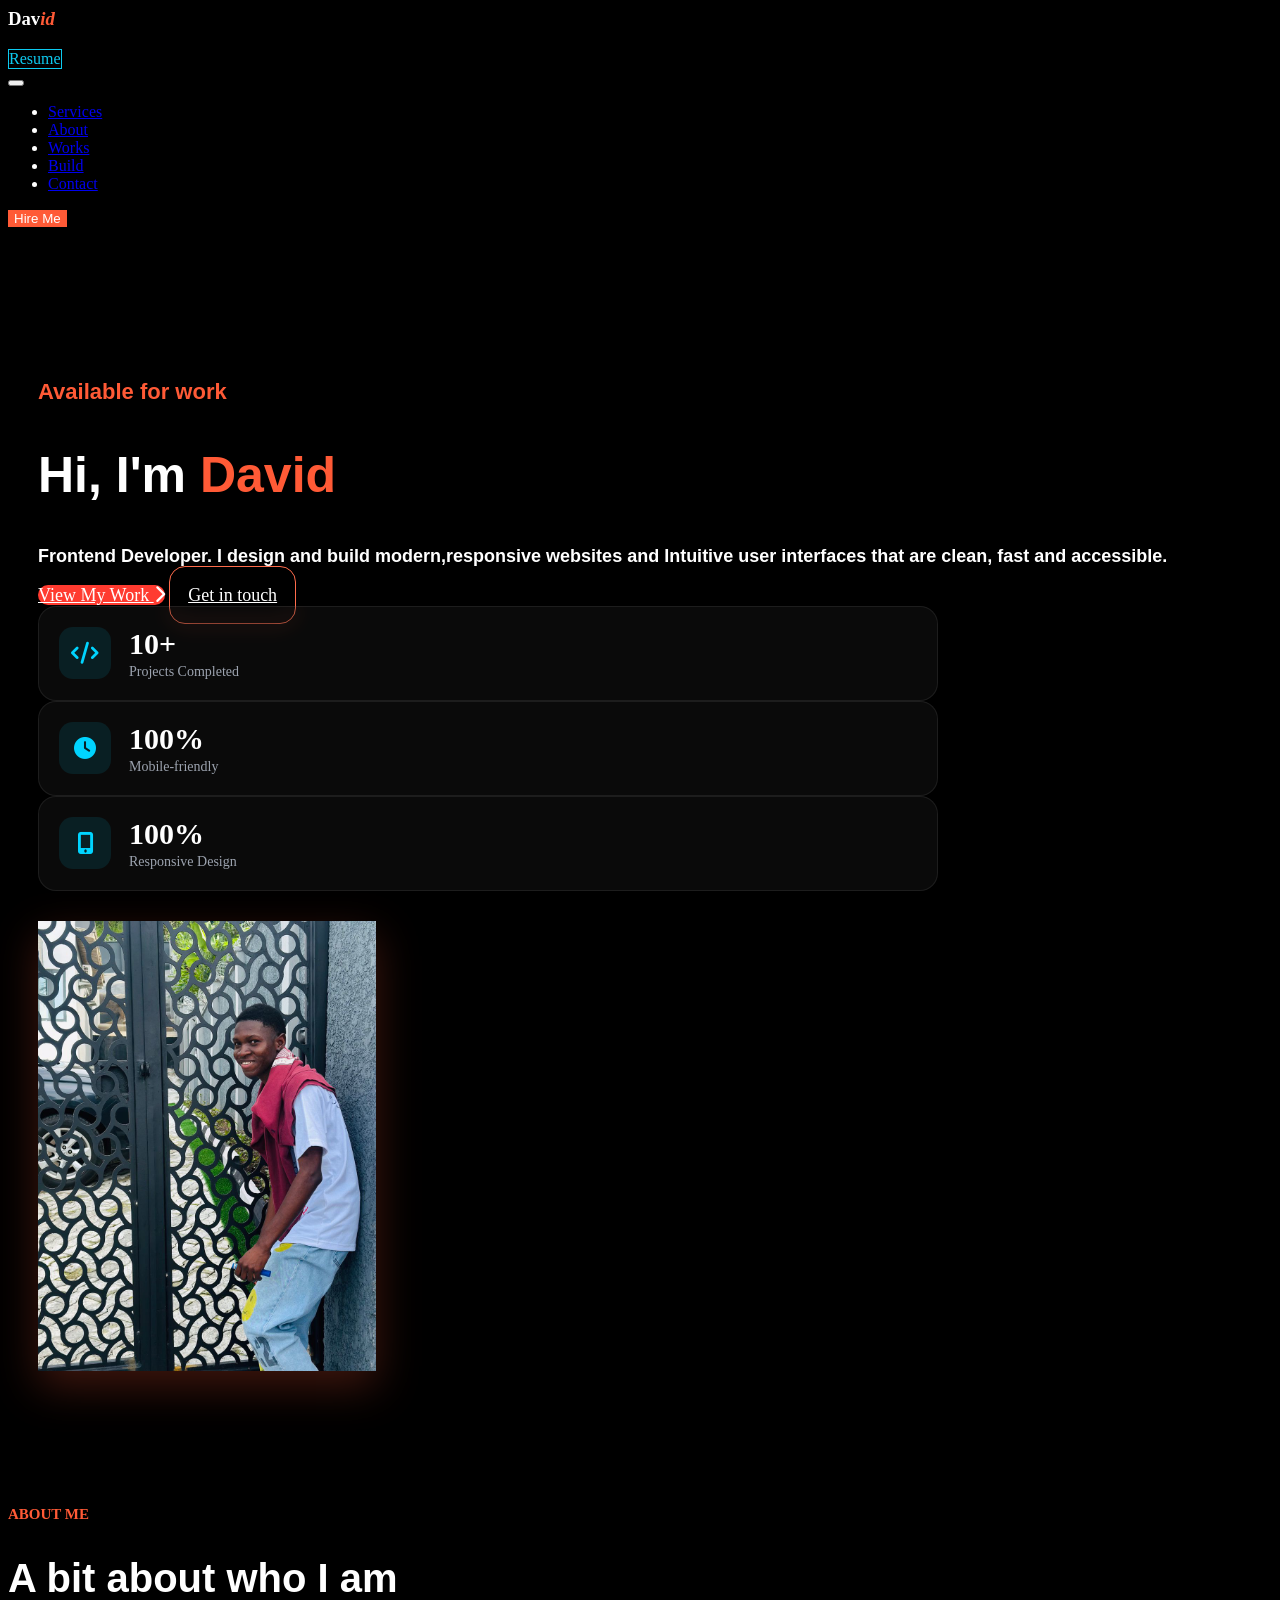
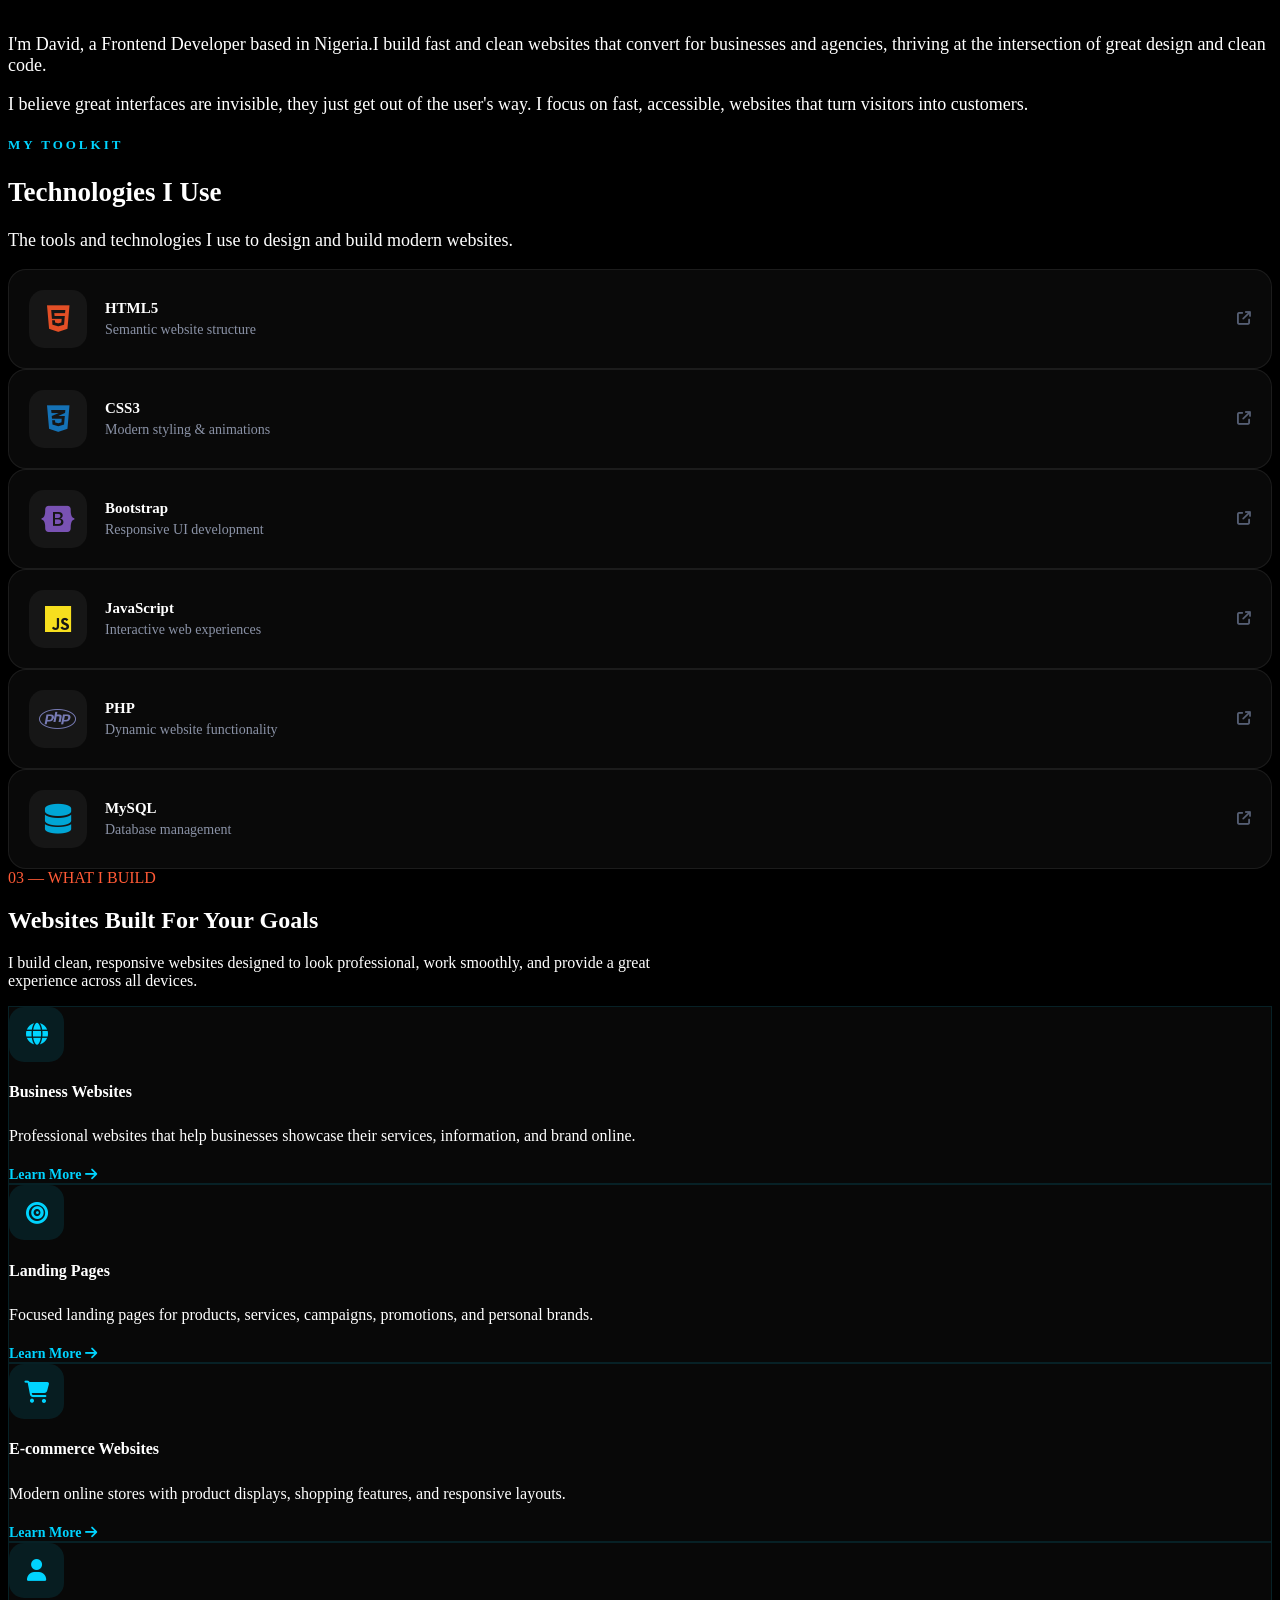
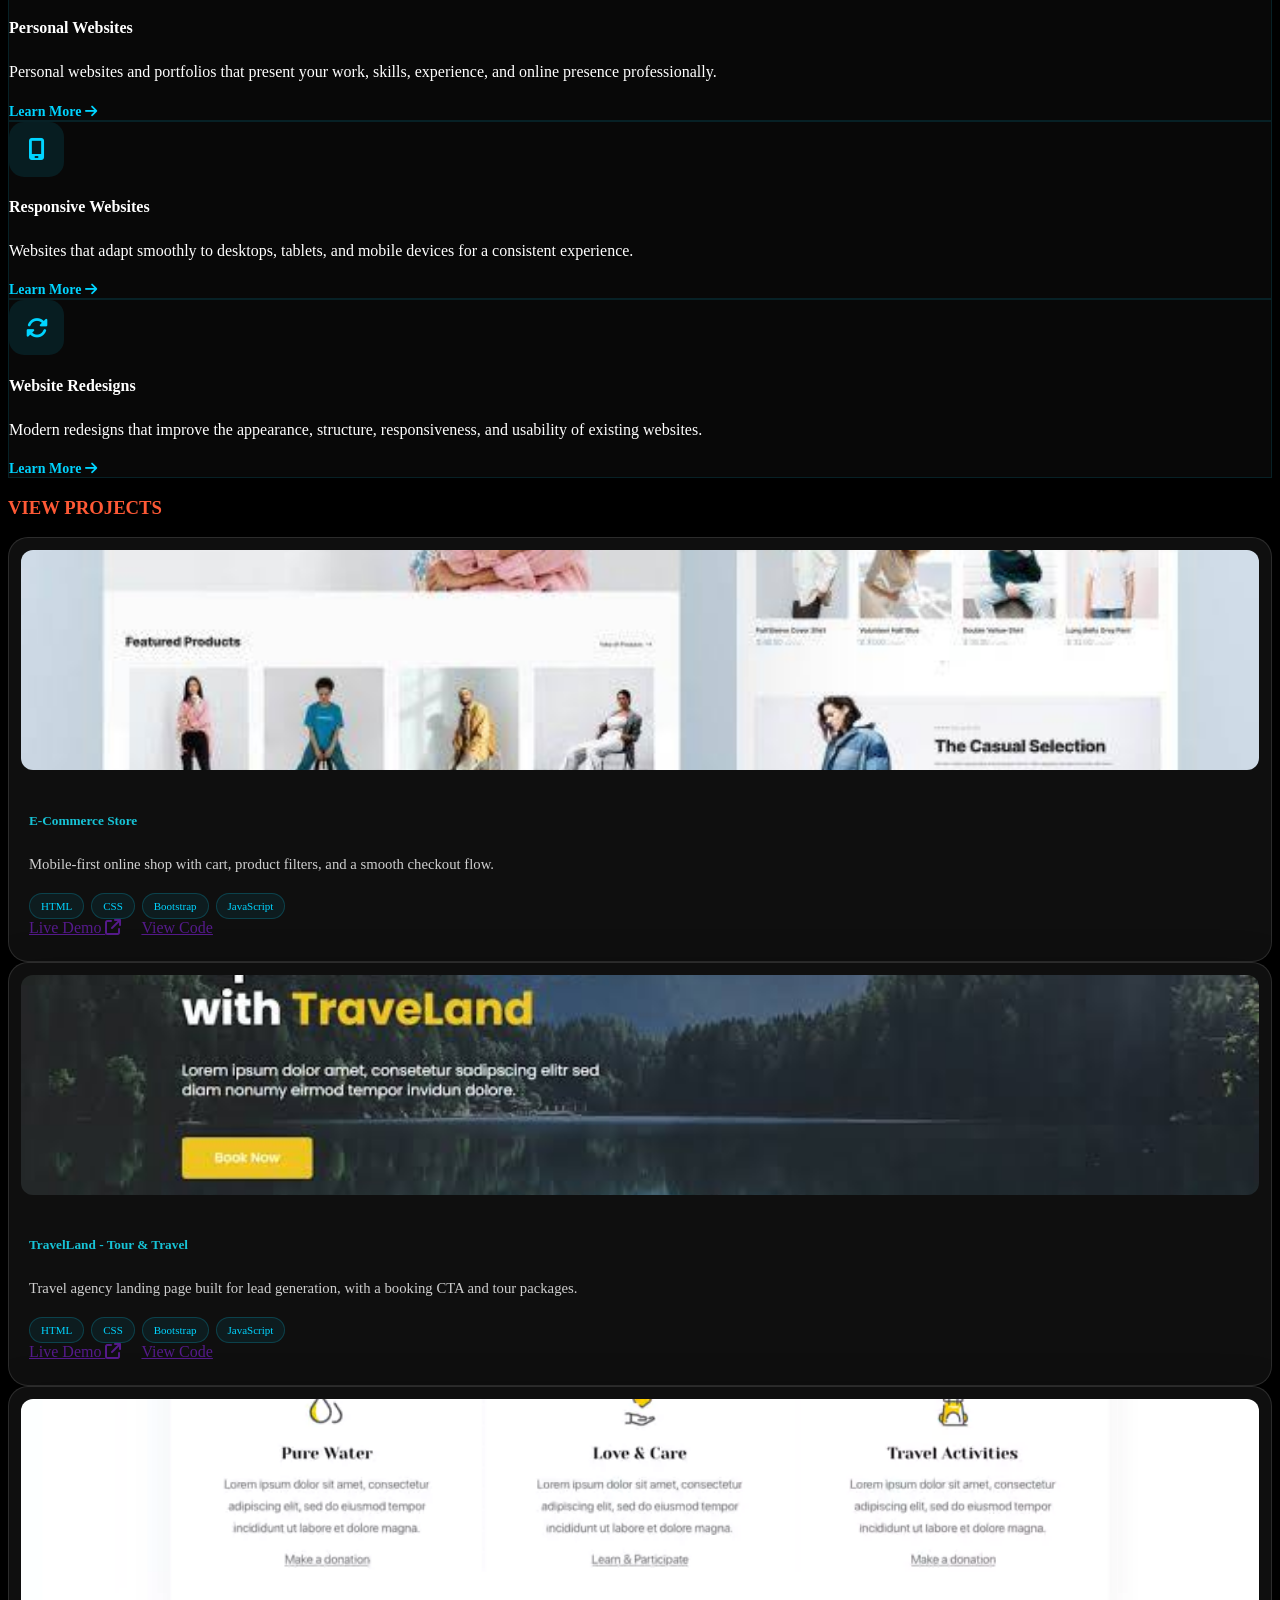
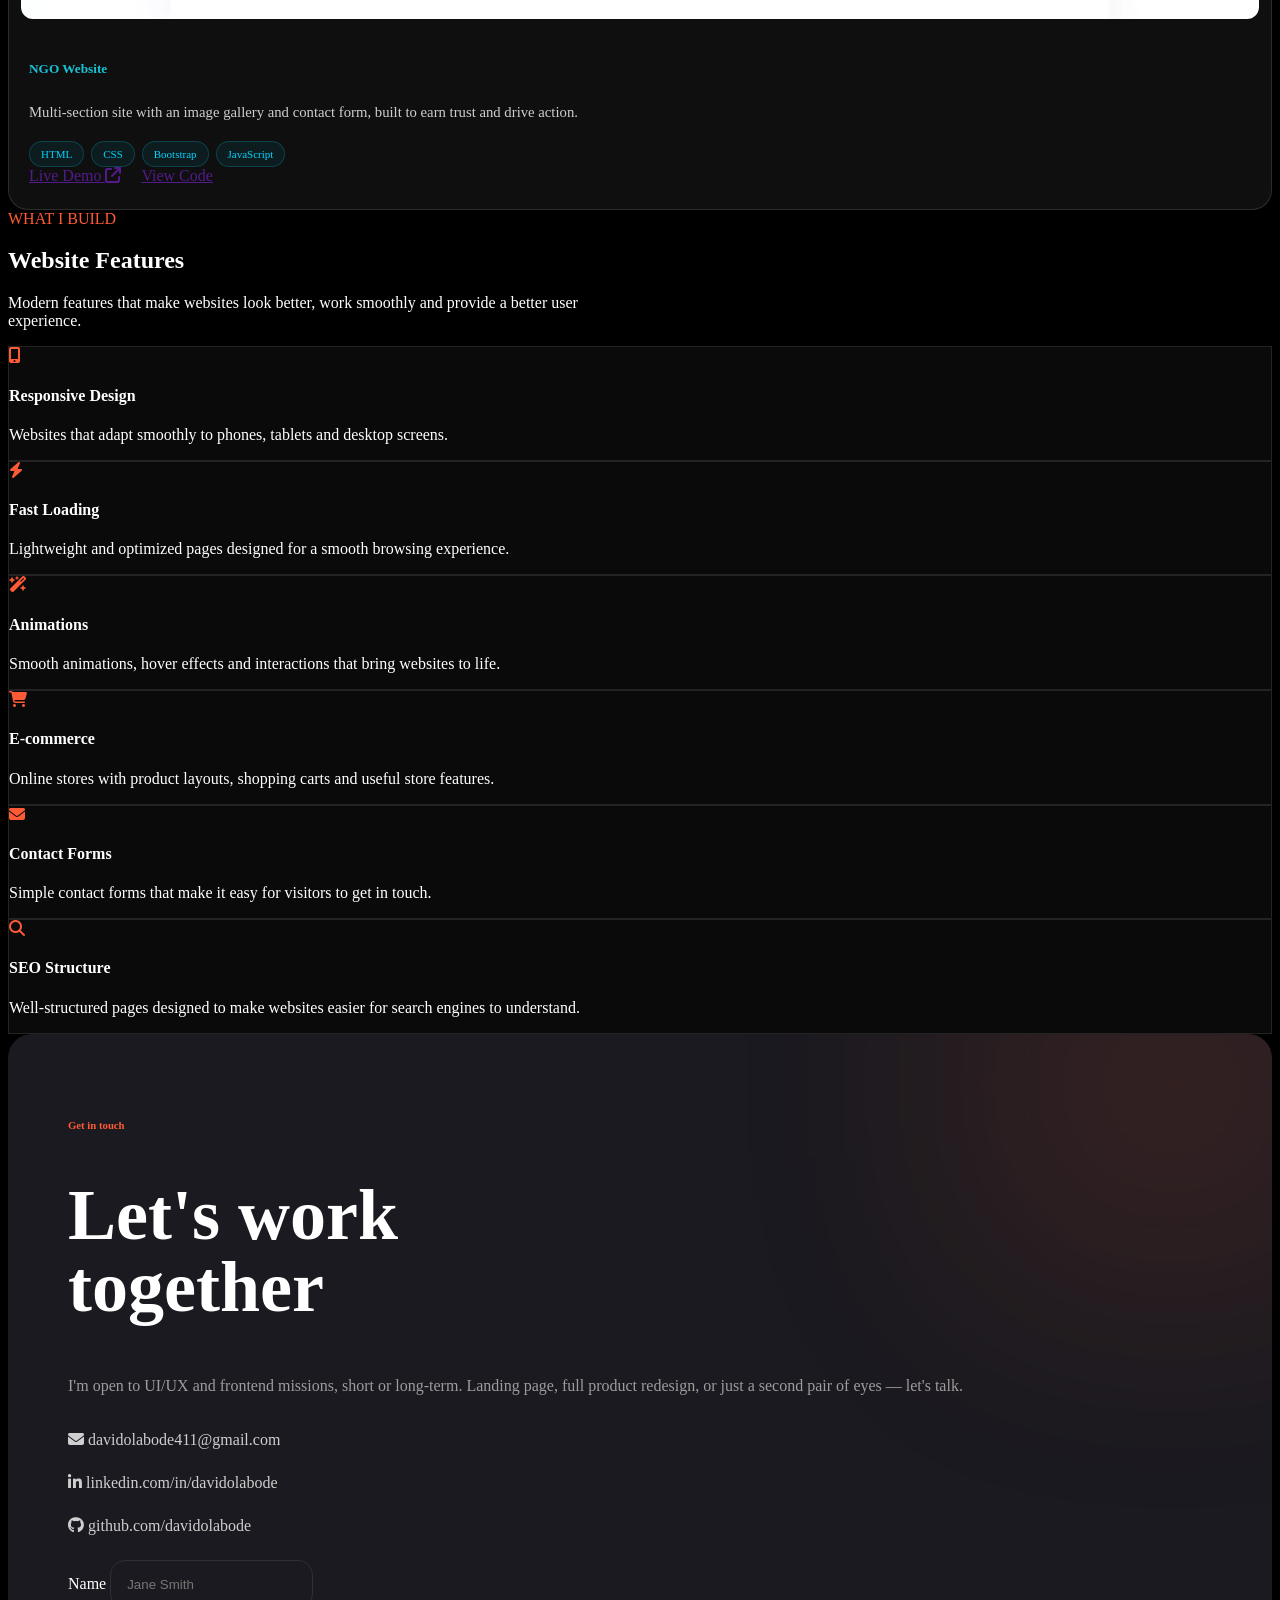
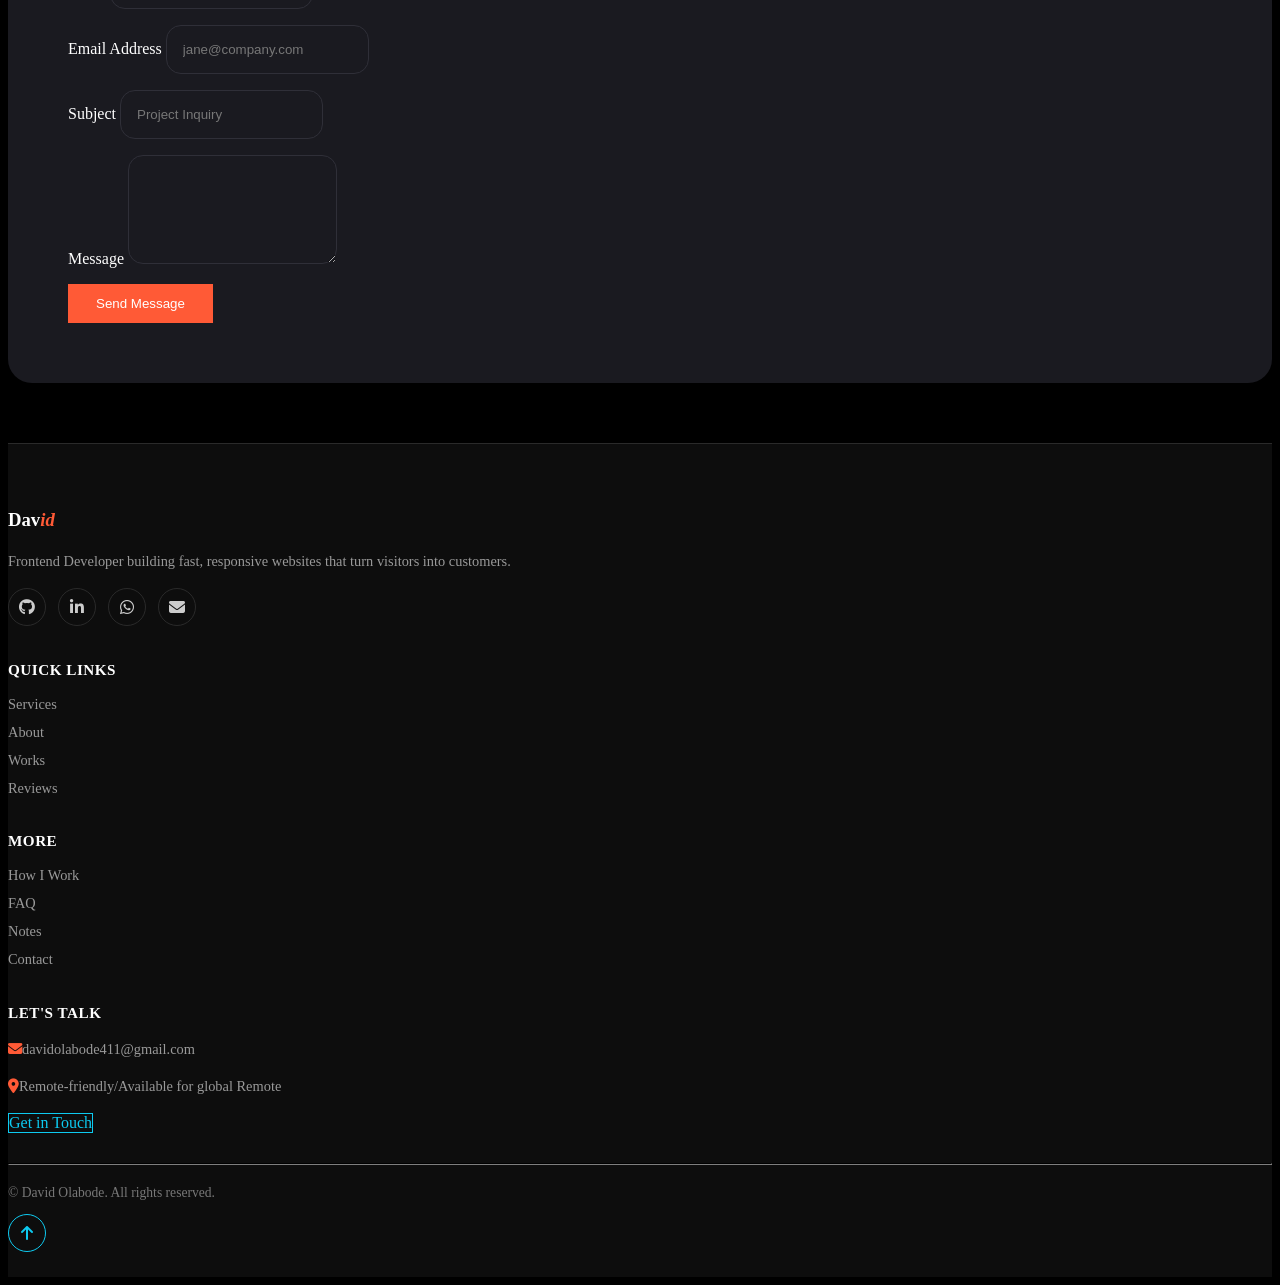
==== index.html @ 4f5c1fd1 "Rename miport.html to index.html" ====
<!DOCTYPE html>
<html lang="en" data-bs-theme="dark">

<head>
  <meta charset="UTF-8">
  <meta name="viewport" content="width=device-width, initial-scale=1.0">
  <title>Dav Portfolio</title>
  <link rel="stylesheet" href="/css/bootstrap.min.css">

  <link rel="stylesheet" href="https://cdnjs.cloudflare.com/ajax/libs/font-awesome/6.7.2/css/all.min.css">

  <link rel="stylesheet" href="https://cdn.jsdelivr.net/npm/bootstrap-icons@1.11.3/font/bootstrap-icons.min.css">

  <link rel="stylesheet" href="/miport.css">
  
  </style>
</head>

<body class="" >
  <nav class="navbar navbar-expand-lg bar navbar-dark shadow-lg fixed-top" id="navbar">

    <div class="container-fluid ms-5">
      <!--- <a class="navbar-brand" href="#">Dav<i class="text-info">id</i></a>--->
      <h3 class="da">Dav<i class="text-info">id</i></h3>


      <div class=" ms-lg-4  me-3 Hire text-end d-flex gap-2 align-items-center justify-content-end">
  <a href="./asset/David-Olabode-CV.pdf" download="David-Olabode-CV.pdf" class="btn-outline-info px-4 py-2 rounded-3 fw-bold resume-btn">
    Resume
  </a>
  
</div>








      <button class="navbar-toggler" type="button" data-bs-toggle="collapse" data-bs-target="#collapsibleNavbar">
        <span class="navbar-toggler-icon"></span>
      </button>
      <div class="collapse navbar-collapse justify-content-center ms-lg-5 u " id="collapsibleNavbar">
        <ul class="navbar-nav  gap-lg-3 mx-auto" id="main">
          <li class="nav-item me-5 ">
            <a class="nav-link text-light  lii " href="#services">Services</a>
          </li>
          <li class="nav-item me-5">
            <a class="nav-link text-light lii" href="#about">About</a>
          </li>
          <li class="nav-item me-5">
            <a class="nav-link text-light lii" href="#work">Works</a>
          </li>
          <li class="nav-item me-5">
            <a class="nav-link text-light lii" href="#build">Build</a>
          </li>
          <li class="nav-item me-5 ">
            <a class="nav-link text-light lii" href="#contact">Contact</a>
          </li>
        </ul>





        <div class="ms-lg-auto me-3 Hire text-end">
          <button type="submit" class="btn-outline-primary px-4 py-2 rounded-3 fw-bold bg-info hire " onclick="window.location.href='#contact'">Hire Me</button>
        </div>



        


      </div>
    </div>
  </nav>




  <div class="container me px-lg-5 p-md-5 pad hero-animation" id="services">
    <div class="">
    <div class="row">
      <div class="c col-lg-6 left-animation">
        <h3 class="text-info ms-2 fs-1 ava">Available for work</h3>
        <h2 class="text-light mt-4 mb-2 ms-2 dav col-sm-12 line fs-1 ava1">Hi, I'm <span class="text-info">David</span></h2>
        
        <p class="text-muted fs-4 fw-bold h2 mt-2 col-lg-9 txt"><span
            class="text-white mt-5">Frontend Developer.</span>
          I design and build modern,responsive websites and Intuitive user interfaces that are clean, fast and accessible.</p>
    


        <div class="div d-inline-flex gap-5">
          <a href="#work"
            class="text-decoration-none workk d-block mt-4 px-2 py-4  bg-view">View My Work  <i class="fa-solid fa-chevron-right d-inline"></i></a>
          <a href="#contact" class="text-decoration-none workkk d-block touch mb-2">Get in touch</a>

        </div>
        

        
<div class="container-fluid project-stats mt-5">
    <div class="row g-3">

        <div class="col-12 col-sm-4">
            <div class="stat-card">
                <div class="stat-icon">
                    <i class="fa-solid fa-code"></i>
                </div>

                <div>
                    <h2 id="">10+</h2>
                    <p>Projects Completed</p>
                </div>
            </div>
        </div>

        <div class="col-12 col-sm-4">
            <div class="stat-card">
                <div class="stat-icon">
                    <i class="fa-solid fa-clock"></i>
                </div>

                <div>
                    <h2 id="coun">100%</h2>
                    <p>Mobile-friendly</p>
                </div>
            </div>
        </div>

        <div class="col-12 col-sm-4">
            <div class="stat-card">
                <div class="stat-icon">
                    <i class="fa-solid fa-mobile-screen-button"></i>
                </div>

                <div>
                    <h2 id="responsive">100%</h2>
                    <p>Responsive Design</p>
                </div>
            </div>
        </div>

    </div>
</div>
      </div>


      <div class="col-lg-6 mt-5 d  col-12 col-md-8 oo mm right-animation">
        <img src="./image/me.jpeg" class="img-fluid col-lg-7 img1  rounded-2 d-block   mx-auto" style="height: 450px;object-fit: cover;">
       

      </div>
    </div>
  </div>
  </div>


<div class="container-fluid me  animate " id="about">
  <div class="container">
<div class="row  g-3  containe">




<div class="m-0 col-12 mt-4 col-lg-5 animate ">
  
  <h5 class="about fs-3">ABOUT ME</h5>
  <h2 class="bit mt-4">A bit about
who I am</h2>
<div class="div col-12 col-lg-10 animate">
<p class="fs-6 fw-bold mt-4" style="min-width:300px;">I'm David, a  Frontend Developer  based in Nigeria.I build fast and clean websites that convert for businesses and agencies, thriving at the intersection of great design and clean code.</p>

<p class="fw-bold" style="min-width: 330px;">I believe great interfaces are invisible, they just get out of the user's way. I focus on fast, accessible, websites that turn visitors into customers.</p>
</div>
</div>
<section class="tech-stack mt-5 col-12 col-lg-7 animate">
    <div class="container">

        <div class="text-center mb-5">
            <span class="tech-label">MY TOOLKIT</span>
            <h2 class="text-white fw-bold display-5 mt-2">
                Technologies I Use
            </h2>
            <p class="text-secondary mx-auto" style="max-width: 600px;">
                The tools and technologies I use to design and build modern websites.
            </p>
        </div>

        <div class="row g-3">

            <div class="col-12 col-md-6">
                <div class="tech-item">
                    <div class="tech-icon html">
                        <i class="fa-brands fa-html5"></i>
                    </div>
                    <div class="tech-info">
                        <h5>HTML5</h5>
                        <p>Semantic website structure</p>
                    </div>
                    <span class="tech-arrow">
                        <i class="fa-solid fa-arrow-up-right-from-square"></i>
                    </span>
                </div>
            </div>

            <div class="col-12 col-md-6">
                <div class="tech-item">
                    <div class="tech-icon css">
                        <i class="fa-brands fa-css3-alt"></i>
                    </div>
                    <div class="tech-info">
                        <h5>CSS3</h5>
                        <p>Modern styling & animations</p>
                    </div>
                    <span class="tech-arrow">
                        <i class="fa-solid fa-arrow-up-right-from-square"></i>
                    </span>
                </div>
            </div>

            <div class="col-12 col-md-6">
                <div class="tech-item">
                    <div class="tech-icon bootstrap">
                        <i class="fa-brands fa-bootstrap"></i>
                    </div>
                    <div class="tech-info">
                        <h5>Bootstrap</h5>
                        <p>Responsive UI development</p>
                    </div>
                    <span class="tech-arrow">
                        <i class="fa-solid fa-arrow-up-right-from-square"></i>
                    </span>
                </div>
            </div>

            <div class="col-12 col-md-6">
                <div class="tech-item">
                    <div class="tech-icon javascript">
                        <i class="fa-brands fa-js"></i>
                    </div>
                    <div class="tech-info">
                        <h5>JavaScript</h5>
                        <p>Interactive web experiences</p>
                    </div>
                    <span class="tech-arrow">
                        <i class="fa-solid fa-arrow-up-right-from-square"></i>
                    </span>
                </div>
            </div>

            <div class="col-12 col-md-6">
                <div class="tech-item">
                    <div class="tech-icon php">
                        <i class="fa-brands fa-php"></i>
                    </div>
                    <div class="tech-info">
                        <h5>PHP</h5>
                        <p>Dynamic website functionality</p>
                    </div>
                    <span class="tech-arrow">
                        <i class="fa-solid fa-arrow-up-right-from-square"></i>
                    </span>
                </div>
            </div>

            <div class="col-12 col-md-6">
                <div class="tech-item">
                    <div class="tech-icon mysql">
                        <i class="fa-solid fa-database"></i>
                    </div>
                    <div class="tech-info">
                        <h5>MySQL</h5>
                        <p>Database management</p>
                    </div>
                    <span class="tech-arrow">
                        <i class="fa-solid fa-arrow-up-right-from-square"></i>
                    </span>
                </div>
            </div>

        </div>

    </div>
</section>


    



     

</div>
</div>   
</div>
</div>
</div>
</div>




<section class="py-5 animate" id="">
    <div class="container py-5">

        <div class="text-center mb-5">
            <span class="text-info fw-semibold">03 — WHAT I BUILD</span>
            <h2 class="display-5 fw-bold mt-2">Websites Built For Your Goals</h2>
            <p class="text-secondary mx-auto" style="max-width: 650px;">
                I build clean, responsive websites designed to look professional,
                work smoothly, and provide a great experience across all devices.
            </p>
        </div>

        <div class="row g-4 animate">

            <div class="col-lg-4 col-md-6">
                <div class="build-card h-100 p-4 rounded-4">
                    <div class="build-icon mb-4">
                        <i class="fa-solid fa-globe"></i>
                    </div>

                    <h4 class="fw-bold">Business Websites</h4>

                    <p class="text-secondary mb-4">
                        Professional websites that help businesses showcase their
                        services, information, and brand online.
                    </p>

                    <span class="build-link">
                        Learn More <i class="fa-solid fa-arrow-right ms-2"></i>
                    </span>
                </div>
            </div>

            <div class="col-lg-4 col-md-6">
                <div class="build-card h-100 p-4 rounded-4">
                    <div class="build-icon mb-4">
                        <i class="fa-solid fa-bullseye"></i>
                    </div>

                    <h4 class="fw-bold">Landing Pages</h4>

                    <p class="text-secondary mb-4">
                        Focused landing pages for products, services, campaigns,
                        promotions, and personal brands.
                    </p>

                    <span class="build-link">
                        Learn More <i class="fa-solid fa-arrow-right ms-2"></i>
                    </span>
                </div>
            </div>

            <div class="col-lg-4 col-md-6">
                <div class="build-card h-100 p-4 rounded-4">
                    <div class="build-icon mb-4">
                        <i class="fa-solid fa-cart-shopping"></i>
                    </div>

                    <h4 class="fw-bold">E-commerce Websites</h4>

                    <p class="text-secondary mb-4">
                        Modern online stores with product displays, shopping
                        features, and responsive layouts.
                    </p>

                    <span class="build-link">
                        Learn More <i class="fa-solid fa-arrow-right ms-2"></i>
                    </span>
                </div>
            </div>

            <div class="col-lg-4 col-md-6">
                <div class="build-card h-100 p-4 rounded-4">
                    <div class="build-icon mb-4">
                        <i class="fa-solid fa-user"></i>
                    </div>

                    <h4 class="fw-bold">Personal Websites</h4>

                    <p class="text-secondary mb-4">
                        Personal websites and portfolios that present your work,
                        skills, experience, and online presence professionally.
                    </p>

                    <span class="build-link">
                        Learn More <i class="fa-solid fa-arrow-right ms-2"></i>
                    </span>
                </div>
            </div>

            <div class="col-lg-4 col-md-6">
                <div class="build-card h-100 p-4 rounded-4">
                    <div class="build-icon mb-4">
                        <i class="fa-solid fa-mobile-screen"></i>
                    </div>

                    <h4 class="fw-bold">Responsive Websites</h4>

                    <p class="text-secondary mb-4">
                        Websites that adapt smoothly to desktops, tablets, and
                        mobile devices for a consistent experience.
                    </p>

                    <span class="build-link">
                        Learn More <i class="fa-solid fa-arrow-right ms-2"></i>
                    </span>
                </div>
            </div>

            <div class="col-lg-4 col-md-6">
                <div class="build-card h-100 p-4 rounded-4">
                    <div class="build-icon mb-4">
                        <i class="fa-solid fa-rotate"></i>
                    </div>

                    <h4 class="fw-bold">Website Redesigns</h4>

                    <p class="text-secondary mb-4">
                        Modern redesigns that improve the appearance, structure,
                        responsiveness, and usability of existing websites.
                    </p>

                    <span class="build-link">
                        Learn More <i class="fa-solid fa-arrow-right ms-2"></i>
                    </span>
                </div>
            </div>

        </div>
    </div>
</section>




<!---My project-->

<div class="container animate" id="work">
  <div class="row align-items-start">
 
    <div class="myproject ms-3">
      <h3 class="mb-4 ms-4 text-info fw-bold">VIEW PROJECTS</h3>
    </div>
 
    <div class="col-10 col-lg-4 mb-5 container">
      <div class="project-card">
        <div class="project-card__img-wrap">
          <img src="./image/images10.jpg" class="project-card__img" alt="E-Commerce Store preview">
          <a href="" class="project-card__overlay">
            <i class="fa-solid fa-arrow-up-right-from-square"></i>
          </a>
        </div>
 
        <div class="project-card__body">
          <h5 class="project-card__title text-white">E-Commerce Store</h5>
          <p class="project-card__desc">Mobile-first online shop with cart, product filters, and a smooth checkout flow.</p>
 
           <div class="tech mb-3">
                        <span>HTML</span>
                        <span>CSS</span>
                        <span>Bootstrap</span>
                        <span>JavaScript</span>
                    </div>
          <div class="project-card__actions">
            <a href="" class="btn btn-outline-success btn-sm project-card__btn text-white">Live Demo <i class="fa-solid fa-arrow-up-right-from-square"></i></a>
            <a href="" class="btn btn-outline-danger btn-sm project-card__btn text-white">View Code</a>
          </div>
        </div>
      </div>
    </div>
 
    <div class="col-10 col-lg-4 mb-5 container">
      <div class="project-card">
        <div class="project-card__img-wrap">
          <img src="./image/images.jpg" class="project-card__img" alt="TravelLand preview">
          <a href="" class="project-card__overlay">
            <i class="fa-solid fa-arrow-up-right-from-square"></i>
          </a>
        </div>
 
        <div class="project-card__body">
          <h5 class="project-card__title text-white">TravelLand - Tour & Travel</h5>
          <p class="project-card__desc">Travel agency landing page built for lead generation, with a booking CTA and tour packages.</p>
 
         <div class="tech mb-3">
                        <span>HTML</span>
                        <span>CSS</span>
                        <span>Bootstrap</span>
                        <span>JavaScript</span>
                    </div>

          <div class="project-card__actions">
            <a href="" class="btn btn-outline-success btn-sm project-card__btn text-white">Live Demo <i class="fa-solid fa-arrow-up-right-from-square"></i></a>
            <a href="" class="btn btn-outline-danger btn-sm project-card__btn text-white">View Code</a>
          </div>
        </div>
      </div>
    </div>
 
    <div class="col-10 col-lg-4 container mb-5">
      <div class="project-card">
        <div class="project-card__img-wrap">
          <img src="./image/Main-Image-4.webp" class="project-card__img" alt="NGO website preview">
          <a href="" class="project-card__overlay">
            <i class="fa-solid fa-arrow-up-right-from-square"></i>
          </a>
        </div>
 
        <div class="project-card__body">
          <h5 class="project-card__title text-white">NGO Website</h5>
          <p class="project-card__desc">Multi-section site with an image gallery and contact form, built to earn trust and drive action.</p>
 
         <div class="tech mb-3">
                        <span>HTML</span>
                        <span>CSS</span>
                        <span>Bootstrap</span>
                        <span>JavaScript</span>
                    </div>
          <div class="project-card__actions">
            <a href="" class="btn btn-outline-success btn-sm  project-card__btn text-white">Live Demo <i class="fa-solid fa-arrow-up-right-from-square"></i></a>
            <a href="" class="btn btn-outline-danger btn-sm project-card__btn text-white">View Code</a>
          </div>
        </div>
      </div>
    </div>
 
  </div>
</div>






<section class="animate" id="work">
    <div class="container py-4">

        <div class="text-center mb-5">
            <span class="text-info fw-semibold">WHAT I BUILD</span>
            <h2 class="display-5 fw-bold text-white mt-2">Website Features</h2>
            <p class="text-secondary mx-auto" style="max-width: 600px;">
                Modern features that make websites look better, work smoothly and provide a better user experience.
            </p>
        </div>

        <div class="row g-4">

            <div class="col-12 col-sm-6 col-lg-4">
                <div class="feature-card p-4 rounded-4 h-100">
                    <i class="fa-solid fa-mobile-screen-button text-info fs-2 mb-4"></i>
                    <h4 class="text-white fw-bold">Responsive Design</h4>
                    <p class="text-secondary mb-0">
                        Websites that adapt smoothly to phones, tablets and desktop screens.
                    </p>
                </div>
            </div>

            <div class="col-12 col-sm-6 col-lg-4">
                <div class="feature-card p-4 rounded-4 h-100">
                    <i class="fa-solid fa-bolt text-info fs-2 mb-4"></i>
                    <h4 class="text-white fw-bold">Fast Loading</h4>
                    <p class="text-secondary mb-0">
                        Lightweight and optimized pages designed for a smooth browsing experience.
                    </p>
                </div>
            </div>

            <div class="col-12 col-sm-6 col-lg-4">
                <div class="feature-card p-4 rounded-4 h-100">
                    <i class="fa-solid fa-wand-magic-sparkles text-info fs-2 mb-4"></i>
                    <h4 class="text-white fw-bold">Animations</h4>
                    <p class="text-secondary mb-0">
                        Smooth animations, hover effects and interactions that bring websites to life.
                    </p>
                </div>
            </div>

            <div class="col-12 col-sm-6 col-lg-4">
                <div class="feature-card p-4 rounded-4 h-100">
                    <i class="fa-solid fa-cart-shopping text-info fs-2 mb-4"></i>
                    <h4 class="text-white fw-bold">E-commerce</h4>
                    <p class="text-secondary mb-0">
                        Online stores with product layouts, shopping carts and useful store features.
                    </p>
                </div>
            </div>

            <div class="col-12 col-sm-6 col-lg-4">
                <div class="feature-card p-4 rounded-4 h-100">
                    <i class="fa-solid fa-envelope text-info fs-2 mb-4"></i>
                    <h4 class="text-white fw-bold">Contact Forms</h4>
                    <p class="text-secondary mb-0">
                        Simple contact forms that make it easy for visitors to get in touch.
                    </p>
                </div>
            </div>

            <div class="col-12 col-sm-6 col-lg-4">
                <div class="feature-card p-4 rounded-4 h-100">
                    <i class="fa-solid fa-magnifying-glass text-info fs-2 mb-4"></i>
                    <h4 class="text-white fw-bold">SEO Structure</h4>
                    <p class="text-secondary mb-0">
                        Well-structured pages designed to make websites easier for search engines to understand.
                    </p>
                </div>
            </div>

        </div>
    </div>
    
</section>



 




  <div class="container py-5 animate " id="contact">
    <div class="contact-card">
      <div class="row g-5">

        <div class="col-12 col-lg-5">
          <h6 class="sub-title">Get in touch</h6>

          <h1 class="main-title">
            Let's work <br>
            together
          </h1>

          <p class="info">
            I'm open to UI/UX and frontend missions, short or long-term.
            Landing page, full product redesign, or just a second pair of eyes — let's talk.
          </p>

          <div class="links">
            <a href="#"><i class="fa-solid fa-envelope"></i> davidolabode411@gmail.com</a>
            <a href="#"><i class="fa-brands fa-linkedin-in"></i> linkedin.com/in/davidolabode</a>
            <a href="#"><i class="fa-brands fa-github"></i> github.com/davidolabode</a>
          </div>
        </div>

        <div class="col-12 col-lg-7">
          <form action="https://formspree.io/f/xeebvzbg" method="POST">
            <label class="mb-2">Name </label>
            <input type="text" class="form-control custom-input" placeholder="Jane Smith" id="name" name="name">
            <p class="lp"></p>
             <p class="lpp"></p>

            <label class="mt-4 mb-2">Email Address</label>
            <input type="email" class="form-control custom-input" placeholder="jane@company.com" id="mail" name="email">

 <p class="ma"></p>
  <p class="mai"></p>



            <label class="mt-4 mb-2">Subject </label>
            <input type="text" class="form-control custom-input" placeholder="Project Inquiry" id="sub" name="subject">

             <p class=""></p>


            <label class="mt-4 mb-2">Message </label>
            <textarea class="form-control custom-input" rows="5" id="mes" name="message"></textarea>

             <p class=""></p>


            <button onclick="" class="btnnn send-btn mt-4">
              Send Message
            </button>
          </form>
        </div>

      </div>
    </div>
  </div>

<!-- Footer -->
<footer class="footer-section">
  <div class="container">
    <div class="row gy-4">

      <div class="col-12 col-lg-4">
        <h3 class="da mb-3">Dav<i class="text-info">id</i></h3>
        <p class="footer-text">Frontend Developer building fast, responsive websites that turn visitors into customers.</p>
        <div class="footer-socials mt-3">
          <a href="https://github.com/davidolabode" target="_blank" aria-label="GitHub"><i class="fa-brands fa-github"></i></a>
          <a href="https://linkedin.com/in/davidolabode" target="_blank" aria-label="LinkedIn"><i class="fa-brands fa-linkedin-in"></i></a>
          <a href="https://wa.me/2348121232584" target="_blank" aria-label="WhatsApp"><i class="fa-brands fa-whatsapp"></i></a>
          <a href="mailto:davidolabode411@gmail.com" aria-label="Email"><i class="fa-solid fa-envelope"></i></a>
        </div>
      </div>

      <div class="col-6 col-lg-2">
        <h6 class="footer-heading">Quick Links</h6>
        <ul class="footer-links">
          <li><a href="#services">Services</a></li>
          <li><a href="#about">About</a></li>
          <li><a href="#work">Works</a></li>
          <li><a href="#review">Reviews</a></li>
        </ul>
      </div>

      <div class="col-6 col-lg-2">
        <h6 class="footer-heading">More</h6>
        <ul class="footer-links">
          <li><a href="#process">How I Work</a></li>
          <li><a href="#faq">FAQ</a></li>
          <li><a href="#notes">Notes</a></li>
          <li><a href="#contact">Contact</a></li>
        </ul>
      </div>

      <div class="col-12 col-lg-4">
        <h6 class="footer-heading">Let's Talk</h6>
        <p class="footer-text mb-2"><i class="fa-solid fa-envelope text-info me-2"></i>davidolabode411@gmail.com</p>
        <p class="footer-text"><i class="fa-solid fa-location-dot text-info me-2"></i>Remote-friendly/Available for global Remote</p>
        <a href="#contact" class="btn-outline-info px-4 py-2 rounded-3 fw-bold resume-btn mt-2 d-inline-block">Get in Touch</a>
      </div>

    </div>

    <hr class="footer-divider">

    <div class="d-flex flex-column flex-sm-row justify-content-between align-items-center gap-2">
      <p class="footer-bottom-text mb-0">&copy; <span id="year"></span> David Olabode. All rights reserved.</p>
      <a href="#services" class="back-to-top" aria-label="Back to top">
        <i class="fa-solid fa-arrow-up"></i>
      </a>
    </div>
  </div>
</footer>




  
</body>


<script src="/js/bootstrap.bundle.js"></script>
<script src="error.js"></script>



</html>
---- miport.css ----
*{
    box-sizing: border-box;
}

body {
      background-color: black !important;
      color: white !important;
      scroll-behavior: smooth;
      font-family: 'poppins';
      overflow-x: hidden;

    }

.img-fluid {
    transition: transform .4s ease;
}

.img-fluid:hover {
    transform: scale(1.03);
}
.img1 {
    box-shadow: 0 15px 40px rgba(255, 90, 54, 0.25);
}


.hero-animation{
    opacity: 0;
    transform: translateY(60px);
    animation: heroPop 2s ease  forwards;

}

@keyframes heroPop{
    from{
        opacity: 0;
        transform: translateY(60px);
    }
    to{
        opacity: 1;
        transform: translateY(0);
    }
}

.left-animation{
    opacity:0;
    transform:translateX(-60px);
    animation:leftFade 2s ease forwards;
    
}

@keyframes leftFade{
    to{
        opacity:1;
        transform:translateX(0);
    }
}

.right-animation{
    opacity:0;
    transform:translateX(60px);
    animation:rightFade .8s ease .3s forwards;
}

@keyframes rightFade{
    to{
        opacity:1;
        transform:translateX(0);
    }
}


    .dav {
      font-size: 59px;
      font-family: Arial, Helvetica, sans-serif;
      white-space: nowrap;
      font-weight: bold;
    }

    .pad {
      margin-top: 100px;
      padding: 30px;
    }

    .txt {
      font-family: Arial, Helvetica, sans-serif !important;
      font-weight: bold;
    }

    .word {
      position: relative;
      display: inline-block;
      vertical-align: bottom !important;
      overflow: hidden;

    }

    .word::before {
      content: "David";
      animation: words 8s infinite !important;
    }

    .word::after {
      content: "";
      position: absolute;
      top: 0;
      left: 0;
      width: 100%;
      height: 100%;

      border-right: 3px solid black;
      animation: dav 2s steps(11) infinite alternate, cursor 0.5s infinite !important;

    }

    @keyframes cursor {
      50% {
        border-left-color: black;

      }
    }

    @keyframes words {

      0%,
      25% {
        content: "David";
      }

      26%,
      50% {
        content: "A Web Developer";
      }

      51%,
      75% {
        content: "A Ui/UX Designer";
      }

     
    }

    @keyframes dav {
      0% {
        left: 0;
      }

      60% {
        left: 100%;
      }

      100% {
        left: 100%;
      }
    }

    .workk {
      border: 2px solid;

      border-radius: 20px;
      width: 150px;
      text-align: center;
      color: black;
      background: white;

    }

    .workkk {
      background: black;
      margin-top: 29px;
      border: 1px solid gray;
      padding: 18px;
      border-radius: 16px;
      color: white;
    }

    /*.workk:hover{
        background:;
        color:white;
        font-size: large;
      }*/
    @media(max-width:300px) {
      .dav {
        font-size: 33px;
        font-family: Arial, Helvetica, sans-serif;
        white-space: nowrap;
        font-weight: bold;
      }
 
      .u {
        margin-top: 20px;
        font-size: 20px;
      }

      .Hire {
        margin-top: 15px;

      }

      .d {
        margin-top: 80px !important;
      }

      .pr {
        position: absolute;
        margin-top: -19px;
        left: 70px;
        background: #ff5a36;
        padding: 10px;
        border-radius: 6px;
        font-family: Verdana, Geneva, Tahoma, sans-serif;
      }

      .imgg {
        width: 300px;
        margin-left: 25px;
      }

      .pro {
        font-size: 13px;

      }

      .oo {
        margin-bottom: 80px;
      }

      .stack {
        margin-left: 20px !important;
      }

      .img3 {
        margin: 0 !important;
      }

      .t {
        font-size: 20px;
        line-height: 20px;
        margin-left: -70px;
        font-family: Verdana, Geneva, Tahoma, sans-serif;
        color: #bbb1b1;
        margin-top: 20px;
        max-width: 160%;


      }

      .tool {
        margin-left: -59px;

      }

      .divv {
        display: grid;
        grid-template-columns: auto auto auto;
        margin-left: -59px !important;
        gap: 5px;

      }

      .mee {
        color: #ff5a36;
        margin-left: -60px;
        font-size: 17px;
      }

      .am {
        margin-left: -60px;
        font-size: 45px;

      }

      .oo {
        margin-left: 0 !important;
      }

      .pr {
        margin-left: -50px !important;
      }
      .btnn{
      margin-left: 150px !important;
      }
      .img-side{
        margin-left: 30px;
      }
      .y{
        margin: 0 !important;
        margin-bottom: 6px !important;
      }
      .pics{
        width: 150px !important;
      }
    }

    .d {
      margin-top: 30px;

    }

    .pr {
      position: absolute;
      margin-top: -19px;
      margin-left:150px !important;
      background: #ff5a36;
      padding: 10px;
      border-radius: 6px;
      font-family: Verdana, Geneva, Tahoma, sans-serif;
      color: #ffffff;
    }

    .hire {
      color: white;
      background: #ff5a36 !important;
      border: none;
    }

    .line {
      font-family: Cambria, Cochin, Georgia, Times, 'Times New Roman', serif;
    }

    .bar {
      background: black;
    }

    .pro {
      font-family: Cambria, Cochin, Georgia, Times, 'Times New Roman', serif;
    }

    .project {
      margin-top: 100px;
    }

    .section {
      background: #0A0A0A;
      padding: 20px;
      margin-top: 30px;
    }

    .serve {
      letter-spacing: 3px;
      font-size: 40px;
    }

    .do {
      color: #ff5a36 !important;
    }

    .text-info {
      color: #ff5a36 !important;

    }

    .da {
      margin-top: 5px;
    }

    .oo {
      margin-bottom: 80px;
    }

    .img2 {
      width: 50px;
      display: block;
      padding: 10px;


    }

    .bg {
      width: 100%;
      min-height: 300px;
      background: #1e1e1e;
      border-radius: px;
      transition: ALL 0.65S;
      margin-top: 30px;
      padding: 20px;
    }


    .img-main {
      padding: 50px;
    }

    .bg:hover {
      transform: translateY(-15px);
      border: 1px solid #ff5a36;

    }

    .txtt {
      font-family: Cambria, Cochin, Georgia, Times, 'Times New Roman', serif;
    }

    .animate {
  opacity: 0;
  transform: translateY(120px);
  transition: opacity 0.6s ease, transform 0.6s ease;
}
#services,
#about,
#work,
#contact {
    scroll-margin-top: 90px;
}

.navbar .nav-link.active {
    color: #ff5a36 !important;
    border-bottom: 2px solid #ff5d5d;
}
.animate.in-view {
  opacity: 1;
  transform: translateY(0);
}
   

    .hh{

text-align: right;
z-index: 999;

}

    @keyframes dav {
      0% {
        transform: translateY(0);
      }

      25% {
        transform: translateY(-20px);
      }

    }

    .uu {
      color: green;
      font-size: 50px !important;
      animation: dav 2s ease-in-out infinite;
      display:inline-block;
    }

    .mee {
      color: #ff5a36;

    }

    .t {
      font-size: 20px;
      line-height: 32px;
      width: 600px;
      font-family: Verdana, Geneva, Tahoma, sans-serif;
      color: #bbb1b1;
    }

    .padd {
      padding: 30px;
    }

    .section3 {
      margin-top: 50px;
      /*  background:#0A0A0A;*/
      padding: 30px;
    }

    .proof {
      color: #ff5a36;
    }

    .bgg {
      width: 100%;
      height: 300px;
      background: #1e1e1e;
      border-radius: px;
      margin-top: 30px;
      padding: 20px;
      border-radius: 35px;
    }

    .section2 {
      background: rgb(23, 21, 21);

    }

    .iii {
      width: 80px;
      height: 80px;
    }

    .proof {
      font-family: Arial, Helvetica, sans-serif;
      font-size: 20px;
    }

    .client {
      font-family: Verdana, Geneva, Tahoma, sans-serif;
    }

    .log {
      border-radius: 10px;
      padding: 15px !important;
      background: #1e1e1e;

    }

    .get {
      color: #ff5a36;
      font-weight: bold;
      font-family: Arial, Helvetica, sans-serif;
    }


.ser{
  color: #ff5a36 !important;
}

    .contact-card {
      background: #1a1a20;
      border-radius: 24px;
      padding: 60px;
      position: relative;
      overflow: hidden;
    }

    .contact-card::after {
      content: "";
      position: absolute;
      width: 400px;
      height: 400px;
      top: -150px;
      right: -100px;
      background: #ff5a36;
      opacity: .13;
      filter: blur(130px);
    }

    .sub-title {
      color: #ff5a36;
      margin-bottom: 15px;
    }

    .main-title {
      font-size: 4.5rem;
      font-weight: 700;
      color: white;
      line-height: 1;
    }

    .info {
      color: #9d9d9d;
      line-height: 1.9;
      margin: 30px 0;
    }

    .links a {
      display: block;
      text-decoration: none;
      color: #cfcfcf;
      margin-bottom: 25px;
    }

    .links a:hover {
      color: #ff5a36;
    }

    .custom-input {
      background: transparent;
      border: 1px solid #2f2f38;
      color: white;
      padding: 16px;
      border-radius: 15px;
    }

    .custom-input::placeholder {
      color: #777;
    }

    .custom-input:focus {
      background: transparent;
      color: white;
      border-color: #ff5a36;
      box-shadow: 0 0 0 .25rem rgba(255, 90, 54, .2);
    }

    label {
      color: white;
    }

    .send-btn {
      background: #ff5a36;
      color: white;
      padding: 12px 28px;
      border: none;
    }

    .send-btn:hover {
      background: #ff6c4c;
      color: white;
    }

    @media (max-width:991.98px) {

      .contact-card {
        padding: 40px;
      }

      .main-title {
        font-size: 3.5rem;
      }
      .btnn{
        margin-left: 580px;
      }
   
    }

    @media (max-width:767.98px) {

      .contact-card {
        padding: 25px;
        border-radius: 18px;
      }

      .main-title {
        font-size: 2.8rem;
      }

      .info {
        font-size: .95rem;
      }

      .links a {
        font-size: .95rem;
      }

      .custom-input {
        padding: 14px;
      }
       .pr {
        position: absolute;
        margin-top: -19px;
        left: -150px !important;
        background: #ff5a36;
        padding: 10px;
        border-radius: 6px;
        font-family: Verdana, Geneva, Tahoma, sans-serif;
      }
      .btnn{
        margin-left: 170px !important;
      }
      .dav {
      font-size: 32px;
      font-family: Arial, Helvetica, sans-serif;
      white-space: nowrap;
      font-weight: bold;
    }

    
    }

    @media (max-width:575.98px) {

      .contact-card {
        padding: 20px;
      }

      .main-title {
        font-size: 2.3rem;
      }
.dav {
      font-size: 28px;
      font-family: Arial, Helvetica, sans-serif;
      white-space: nowrap;
      font-weight: bold;
    }
     .btnn{
      margin-left: 190px !important;
     }
     .pro{
      font-size: 12px;
    
     }
    }
    .about{
      color: #ff5a36;
      margin-top: 20px;
      font-size: 15px;
    }
    .bit{
      font-size: 40px;
      font-family: Impact, Haettenschweiler, 'Arial Narrow Bold', sans-serif;
    }
    .tool{
      color: #ff5a36;
      margin-left: 5px;
    }
.me{
  font-family: Georgia, 'Times New Roman', Times, serif;
  font-size: 18px !important;
}


.image-box:hover .image-text{
  display: block !important;
}
.image-text{
margin-left: 35%;
font-size: 25px;
}
.image-box:hover{
  filter: brightness(50%);
}
.text{
  color:white;
  font-size: 17px;
  font-weight: bold;
  text-shadow: 0 3px 8px rgba(0,0,0, 0.7);
}
.text:hover{
  color:white ;
}

.navbar .nav-link.active{
  color: #ff5a36 !important;
  transition:1s;
  border-bottom: 2px solid #ff5d5d
}

.bg-progress{
 background: #222;
 overflow: hidden;
}
.bg-bar{
  animation: fill 7s ease forwards infinite;
  transform-origin:left ;
background: linear-gradient(90deg,#ff3b30,#c31445);
}
@keyframes fill{
  from{
    width: 0;
  }
}
.skill{
  color: #fff;
  font-weight: bold;
font-size: 12px;
}
.badges{
  animation: davv 2s  infinite;
}
@keyframes davv {
  100%{
    transform: translateY(-10px);
    to{
      transform: translateY(12px);
    }
  }
}
.letter{
    letter-spacing: 3px;
}
.pt{
    margin-top: 50px;
}
.bg-view{
  background: #ff3b30;
  color: white;
  border: 0;
  
}
.bg-view:hover{
  color: white;
}
.touch{
  border-color: #ff6c4c;
}
.touch:hover{
  color: white;
}

.ava{
  font-family: 'inter',sans-serif;
  font-size: 22px !important;
}
.ava1{
  font-family: 'inter',sans-serif;
  font-size: 50px !important;
}

.bstack{
  background: #121212;
  color: #ff5a2d !important;
  font-weight: bold;
  transition:all 1s;
  
}
.bstack:hover{
  background: #ff5a2d;
  color: white !important;
  transform: translateY(-2px);
}
.service-card {
    background: #1a1a1c;
    border: 1px solid #2a2a2c;
    border-radius: 16px;
    padding: 2.25rem 2rem;
    height: 100%;
    position: relative;
    overflow: hidden;
    transition: transform 0.35s ease, border-color 0.35s ease, box-shadow 0.35s ease;
  }
 
  .service-card::before {
    content: "";
    position: absolute;
    top: 0;
    left: 0;
    width: 100%;
    height: 3px;
    background: linear-gradient(90deg, #ff3b3b, #ff7a45);
    transform: scaleX(0);
    transform-origin: left;
    transition: transform 0.35s ease;
  }
 
  .service-card:hover {
    transform: translateY(-8px);
    border-color: #ff3b3b;
    box-shadow: 0 20px 40px rgba(255, 59, 59, 0.15);
  }
 
  .service-card:hover::before {
    transform: scaleX(1);
  }
 
  .service-badge {
    display: inline-block;
    font-size: 0.85rem;
    font-weight: 700;
    letter-spacing: 1px;
    color: #ff5b5b;
    background: rgba(255, 59, 59, 0.1);
    border: 1px solid rgba(255, 59, 59, 0.3);
    border-radius: 50px;
    padding: 4px 16px;
    margin-bottom: 1.25rem;
  }
 
  .service-icon {
    width: 64px;
    height: 64px;
    border-radius: 14px;
    background: linear-gradient(135deg, #ff3b3b, #ff7a45);
    display: flex;
    align-items: center;
    justify-content: center;
    margin-bottom: 1.5rem;
    transition: transform 0.35s ease;
  }
 
  .service-icon i {
    font-size: 1.6rem;
    color: #fff;
  }
 
  .service-card:hover .service-icon {
    transform: rotate(-8deg) scale(1.08);
  }
 
  .service-card h3 {
    color: #fff;
    font-weight: 700;
    margin-bottom: 0.9rem;
  }
 
  .service-card p {
    color: #a0a0a3;
    font-size: 0.98rem;
    line-height: 1.6;
    margin-bottom: 0;
  }



  .project-card {
  background: #1a1a1c;
  border-radius: 16px;
  overflow: hidden;
  height: 100%;
  display: flex;
  flex-direction: column;
  box-shadow: 0 4px 18px rgba(0, 0, 0, 0.25);
  transition: transform 0.3s ease, box-shadow 0.3s ease;
}

.project-card:hover {
  transform: translateY(-6px);
  box-shadow: 0 14px 30px rgba(0, 0, 0, 0.35);
}

.project-card__img-wrap {
  position: relative;
  padding: 12px 12px 0;
}

.project-card__img {
  width: 100%;
  height: 220px;
  object-fit: cover;
  border-radius: 12px;
  display: block;
}

.project-card__overlay {
  position: absolute;
  inset: 12px 12px 0;
  border-radius: 12px;
  background: rgba(0, 0, 0, 0.45);
  color: #fff;
  font-size: 1.4rem;
  display: flex;
  align-items: center;
  justify-content: center;
  opacity: 0;
  transition: opacity 0.3s ease;
}

.project-card__img-wrap:hover .project-card__overlay {
  opacity: 1;
}

.project-card__body {
  padding: 1.25rem 1.25rem 1.5rem;
  display: flex;
  flex-direction: column;
  flex: 1;
}

.project-card__title {
  color: #17c3d6;
  font-weight: 700;
  margin-bottom: 0.6rem;
}

.project-card__desc {
  color: #cfcfcf;
  font-size: 0.92rem;
  line-height: 1.6;
  margin-bottom: 1rem;
}

.project-card__tags {
  display: flex;
  flex-wrap: wrap;
  gap: 8px;
  margin-bottom: 1.25rem;
}

.tag-badge {
  display: inline-flex;
  align-items: center;
  gap: 6px;
  background: #2a2a2c;
  color: #fff;
  font-size: 0.8rem;
  font-weight: 500;
  padding: 6px 12px;
  border-radius: 50px;
}

.project-card__actions {
  margin-top: auto;
  display: flex;
  flex-wrap:nowrap;
  gap: 20px;
  width: 100px;
}

.project-card__btn {
  white-space: nowrap;
}

@media (max-width: 767px) {
  .project-card__img {
    height: 180px;
  }

  .project-card__body {
    padding: 1rem 1rem 1.25rem;
  }

  .project-card__actions {
    flex-direction: colum;
    align-items: stretch;
  }

  .project-card__btn {
    width: 100%;
    text-align: center;
    margin: 0;
  }
  
}

.accordion-button::after {
  filter: invert(1);
}

.footer-section {
  background: #0d0d0d;
  border-top: 1px solid #2a2a2a;
  padding: 60px 0 25px 0;
  margin-top: 60px;
}

.footer-text {
  color: #999;
  font-size: 0.9rem;
  line-height: 1.6;
}

.footer-heading {
  color: #fff;
  font-weight: 700;
  margin-bottom: 16px;
  font-size: 0.95rem;
  text-transform: uppercase;
  letter-spacing: 0.5px;
}

.footer-links {
  list-style: none;
  padding: 0;
  margin: 0;
}

.footer-links li {
  margin-bottom: 10px;
}

.footer-links a {
  color: #999;
  text-decoration: none;
  font-size: 0.9rem;
}

.footer-links a:hover {
  color: #0dcaf0;
}

.footer-socials {
  display: flex;
  gap: 12px;
}

.footer-socials a {
  width: 38px;
  height: 38px;
  border-radius: 50%;
  border: 1px solid #2a2a2a;
  color: #ccc;
  display: flex;
  align-items: center;
  justify-content: center;
  text-decoration: none;
  transition: 0.2s ease;
}

.footer-socials a:hover {
  background: #0dcaf0;
  color: #000;
  border-color: #0dcaf0;
}

.footer-divider {
  border-color: #2a2a2a;
  margin: 30px 0 20px 0;
}

.footer-bottom-text {
  color: #777;
  font-size: 0.85rem;
}

.back-to-top {
  width: 38px;
  height: 38px;
  border-radius: 50%;
  border: 1px solid #0dcaf0;
  color: #0dcaf0;
  display: flex;
  align-items: center;
  justify-content: center;
  text-decoration: none;
  transition: 0.2s ease;
}

.back-to-top:hover {
  background: #0dcaf0;
  color: #000;
}
.resume-btn {
  display: inline-block;
  color: #0dcaf0;
  border: 1px solid #0dcaf0;
  text-decoration: none;
  background: transparent;
  transition: 0.2s ease;
}

.resume-btn:hover {
  background: #0dcaf0;
  color: #000;
}



.feature-card {
    background: rgba(255, 255, 255, 0.04);
    backdrop-filter: blur(12px);
    -webkit-backdrop-filter: blur(12px);
    border: 1px solid rgba(255, 255, 255, 0.1);
    transition: 0.3s ease;
}

.feature-card:hover {
    transform: translateY(-8px);
    background: rgba(0, 212, 255, 0.06);
    border-color: rgba(0, 212, 255, 0.5);
}


.project-stats {
    max-width: 900px;
}

.stat-card {
    height: 100%;
    padding: 20px;
    display: flex;
    align-items: center;
    gap: 18px;
    background: rgba(255, 255, 255, 0.04);
    border: 1px solid rgba(255, 255, 255, 0.08);
    border-radius: 18px;
    backdrop-filter: blur(10px);
    transition: 0.3s ease;
}

.stat-card:hover {
    transform: translateY(-6px);
    border-color: #00D4FF;
    box-shadow: 0 10px 30px rgba(0, 212, 255, 0.12);
}

.stat-icon {
    min-width: 52px;
    height: 52px;
    display: flex;
    align-items: center;
    justify-content: center;
    border-radius: 14px;
    background: rgba(0, 212, 255, 0.1);
    color: #00D4FF;
    font-size: 22px;
}

.stat-card h2 {
    margin: 0;
    color: #ffffff;
    font-size: 30px;
    font-weight: 800;
}

.stat-card p {
    margin: 3px 0 0;
    color: #9ca3af;
    font-size: 14px;
}

@media (max-width: 575px) {
    .project-stats {
        padding: 0 15px;
    }

    .stat-card {
        padding: 18px;
    }
}



.tech-stack {
    position: relative;
}

.tech-label {
    color: #00D4FF;
    font-size: 13px;
    font-weight: 700;
    letter-spacing: 3px;
}

.tech-item {
    position: relative;
    min-height: 100px;
    padding: 20px;
    display: flex;
    align-items: center;
    gap: 18px;
    background: rgba(255, 255, 255, 0.035);
    border: 1px solid rgba(255, 255, 255, 0.08);
    border-radius: 18px;
    overflow: hidden;
    transition: 0.35s ease;
}

.tech-item::before {
    content: "";
    position: absolute;
    width: 4px;
    height: 0;
    left: 0;
    top: 0;
    background: #00D4FF;
    transition: 0.35s ease;
}

.tech-item:hover {
    transform: translateX(6px);
    background: rgba(0, 212, 255, 0.05);
    border-color: rgba(0, 212, 255, 0.35);
}

.tech-item:hover::before {
    height: 100%;
}

.tech-icon {
    width: 58px;
    height: 58px;
    flex-shrink: 0;
    display: flex;
    align-items: center;
    justify-content: center;
    border-radius: 15px;
    background: rgba(255, 255, 255, 0.05);
    font-size: 30px;
}

.tech-icon.html {
    color: #E34F26;
}

.tech-icon.css {
    color: #1572B6;
}

.tech-icon.bootstrap {
    color: #7952B3;
}

.tech-icon.javascript {
    color: #F7DF1E;
}

.tech-icon.php {
    color: #777BB4;
}

.tech-icon.mysql {
    color: #00A6D6;
}

.tech-info {
    flex: 1;
}

.tech-info h5 {
    margin: 0 0 5px;
    color: #fff;
    font-weight: 700;
}

.tech-info p {
    margin: 0;
    color: #8b93a7;
    font-size: 14px;
}

.tech-arrow {
    color: #555e73;
    font-size: 14px;
    transition: 0.3s ease;
}

.tech-item:hover .tech-arrow {
    color: #00D4FF;
    transform: translate(3px, -3px);
}

@media (max-width: 575px) {
    .tech-item {
        padding: 16px;
        min-height: 88px;
    }

    .tech-icon {
        width: 48px;
        height: 48px;
        font-size: 24px;
    }

    .tech-info p {
        font-size: 13px;
    }
}



.build-card {
    background: rgba(255, 255, 255, 0.03);
    border: 1px solid rgba(0, 212, 255, 0.12);
    transition: 0.4s ease;
    position: relative;
    overflow: hidden;
}

.build-card::before {
    content: "";
    position: absolute;
    width: 120px;
    height: 120px;
    background: #00d4ff;
    filter: blur(80px);
    opacity: 0;
    top: -50px;
    right: -50px;
    transition: 0.4s ease;
}

.build-card:hover {
    transform: translateY(-8px);
    border-color: rgba(0, 212, 255, 0.5);
    box-shadow: 0 15px 40px rgba(0, 212, 255, 0.08);
}

.build-card:hover::before {
    opacity: 0.15;
}

.build-icon {
    width: 55px;
    height: 55px;
    display: flex;
    align-items: center;
    justify-content: center;
    border-radius: 15px;
    background: rgba(0, 212, 255, 0.1);
    color: #00d4ff;
    font-size: 22px;
}

.build-card h4 {
    position: relative;
}

.build-card p {
    line-height: 1.7;
}

.build-link {
    color: #00d4ff;
    font-size: 14px;
    font-weight: 600;
}

.build-link i {
    transition: 0.3s ease;
}

.build-card:hover .build-link i {
    transform: translateX(5px);
}
.project-card {
    background: rgba(255, 255, 255, 0.06);
    border: 1px solid rgba(255, 255, 255, 0.12);
    border-radius: 20px;
    overflow: hidden;
    backdrop-filter: blur(15px);
    -webkit-backdrop-filter: blur(15px);
    box-shadow: 0 10px 40px rgba(0, 0, 0, 0.3);
    transition: 0.4s ease;
}

.project-card:hover {
    transform: translateY(-8px);
    border-color: rgba(0, 212, 255, 0.5);
    box-shadow: 0 15px 45px rgba(0, 212, 255, 0.15);
}

.project-image {
    position: relative;
    height: 220px;
    overflow: hidden;
}

.project-image img {
    width: 100%;
    height: 100%;
    object-fit: cover;
    transition: 0.5s ease;
}

.project-card:hover .project-image img {
    transform: scale(1.06);
}

.project-image::after {
    content: "";
    position: absolute;
    inset: 0;
    background: linear-gradient(
        to top,
        rgba(10, 14, 39, 0.75),
        transparent
    );
}

.project-link {
    position: absolute;
    top: 15px;
    right: 15px;
    z-index: 2;
    width: 40px;
    height: 40px;
    display: flex;
    align-items: center;
    justify-content: center;
    color: #00d4ff;
    text-decoration: none;
    background: rgba(10, 14, 39, 0.65);
    border: 1px solid rgba(0, 212, 255, 0.3);
    border-radius: 50%;
    backdrop-filter: blur(8px);
    transition: 0.3s ease;
}

.project-link:hover {
    color: #0a0e27;
    background: #00d4ff;
    box-shadow: 0 0 20px rgba(0, 212, 255, 0.45);
}

.project-content {
    padding: 22px;
}

.project-content h4 {
    color: #fff;
    font-weight: 700;
    font-size: 20px;
    margin-bottom: 12px;
}

.project-content p {
    color: rgba(255, 255, 255, 0.68);
    font-size: 14px;
    line-height: 1.7;
    margin-bottom: 15px;
}

.tech {
    display: flex;
    flex-wrap: wrap;
    gap: 7px;
}

.tech span {
    padding: 6px 11px;
    color: #00d4ff;
    background: rgba(0, 212, 255, 0.07);
    border: 1px solid rgba(0, 212, 255, 0.2);
    border-radius: 20px;
    font-size: 11px;
}

.project-buttons {
    display: flex;
    gap: 10px;
    margin-top: 20px;
}

.project-buttons a {
    text-decoration: none;
    padding: 9px 14px;
    border-radius: 8px;
    font-size: 12px;
    transition: 0.3s ease;
}

.live-btn {
    color: #0a0e27;
    background: #00d4ff;
}

.live-btn:hover {
    color: #0a0e27;
    box-shadow: 0 0 20px rgba(0, 212, 255, 0.5);
}

.code-btn {
    color: #fff;
    background: rgba(255, 255, 255, 0.05);
    border: 1px solid rgba(255, 255, 255, 0.18);
}

.code-btn:hover {
    color: #fff;
    background: rgba(139, 92, 246, 0.15);
    border-color: #8b5cf6;
}
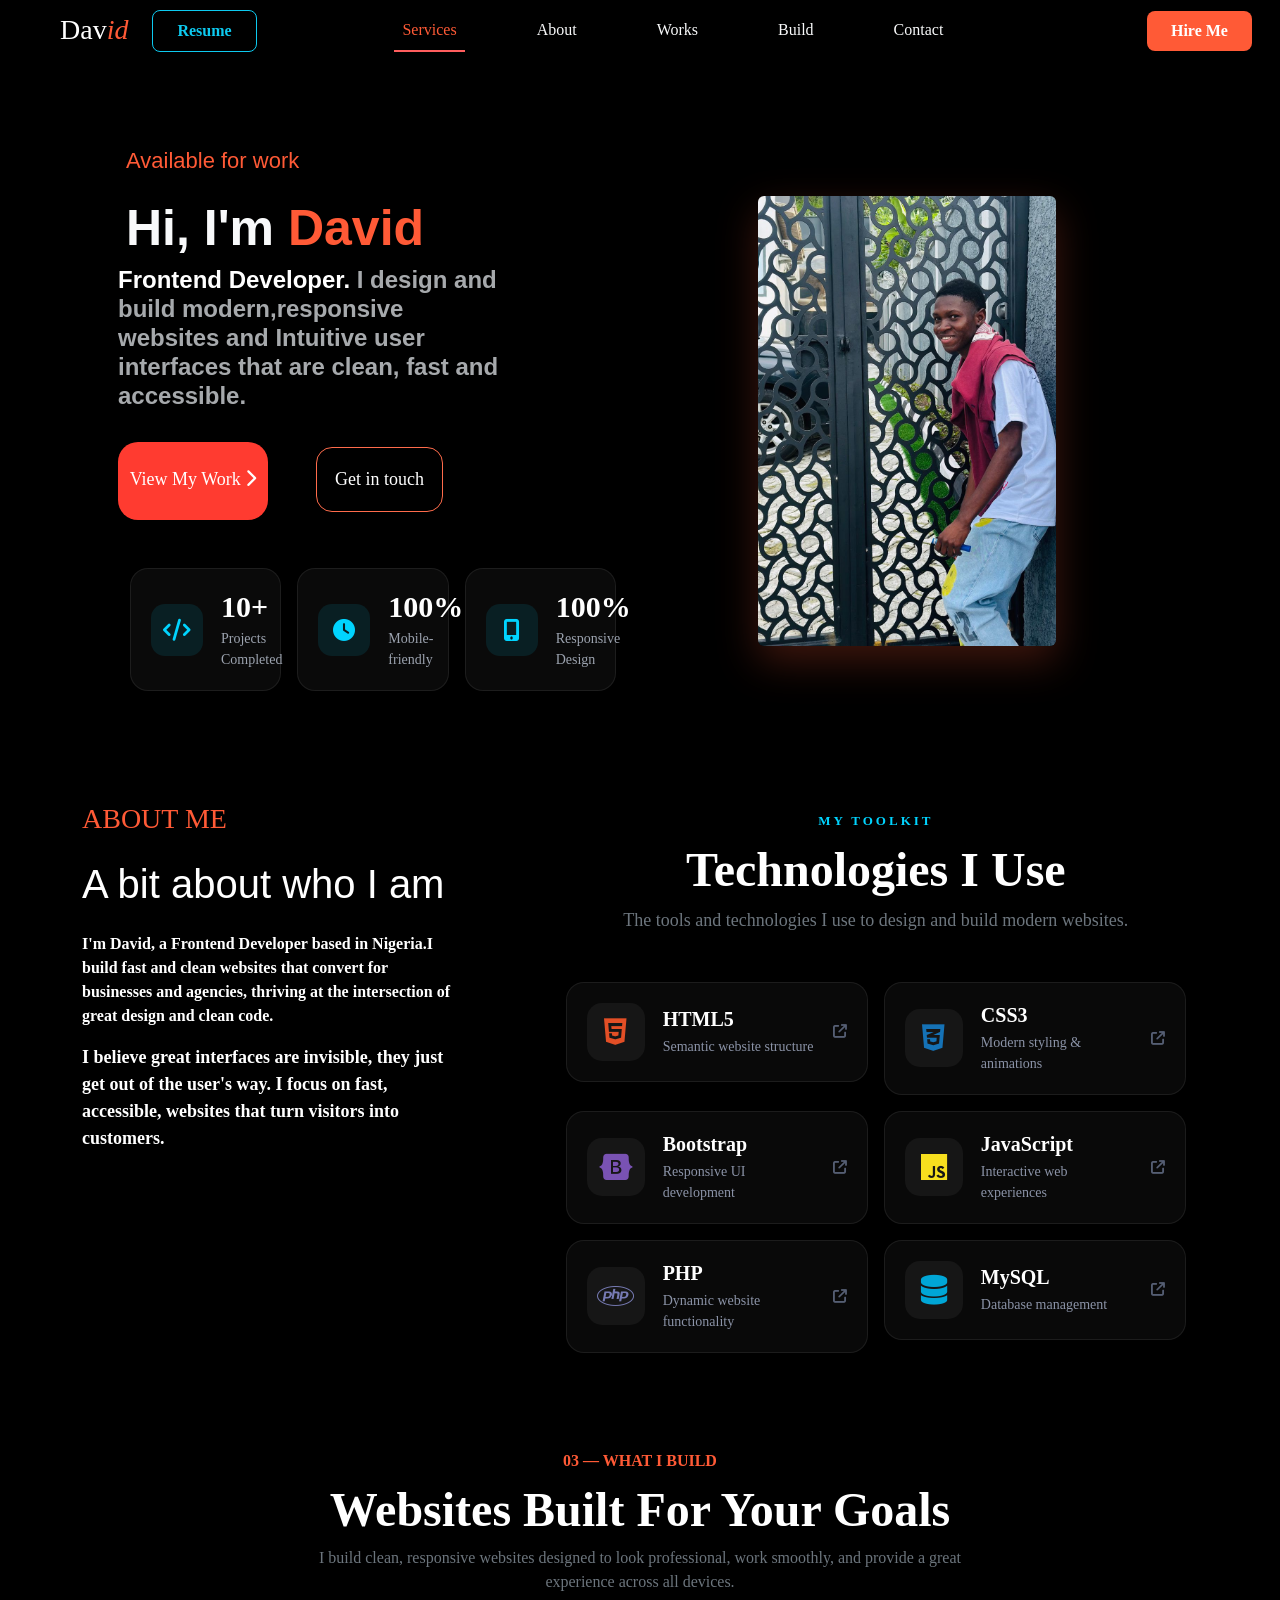
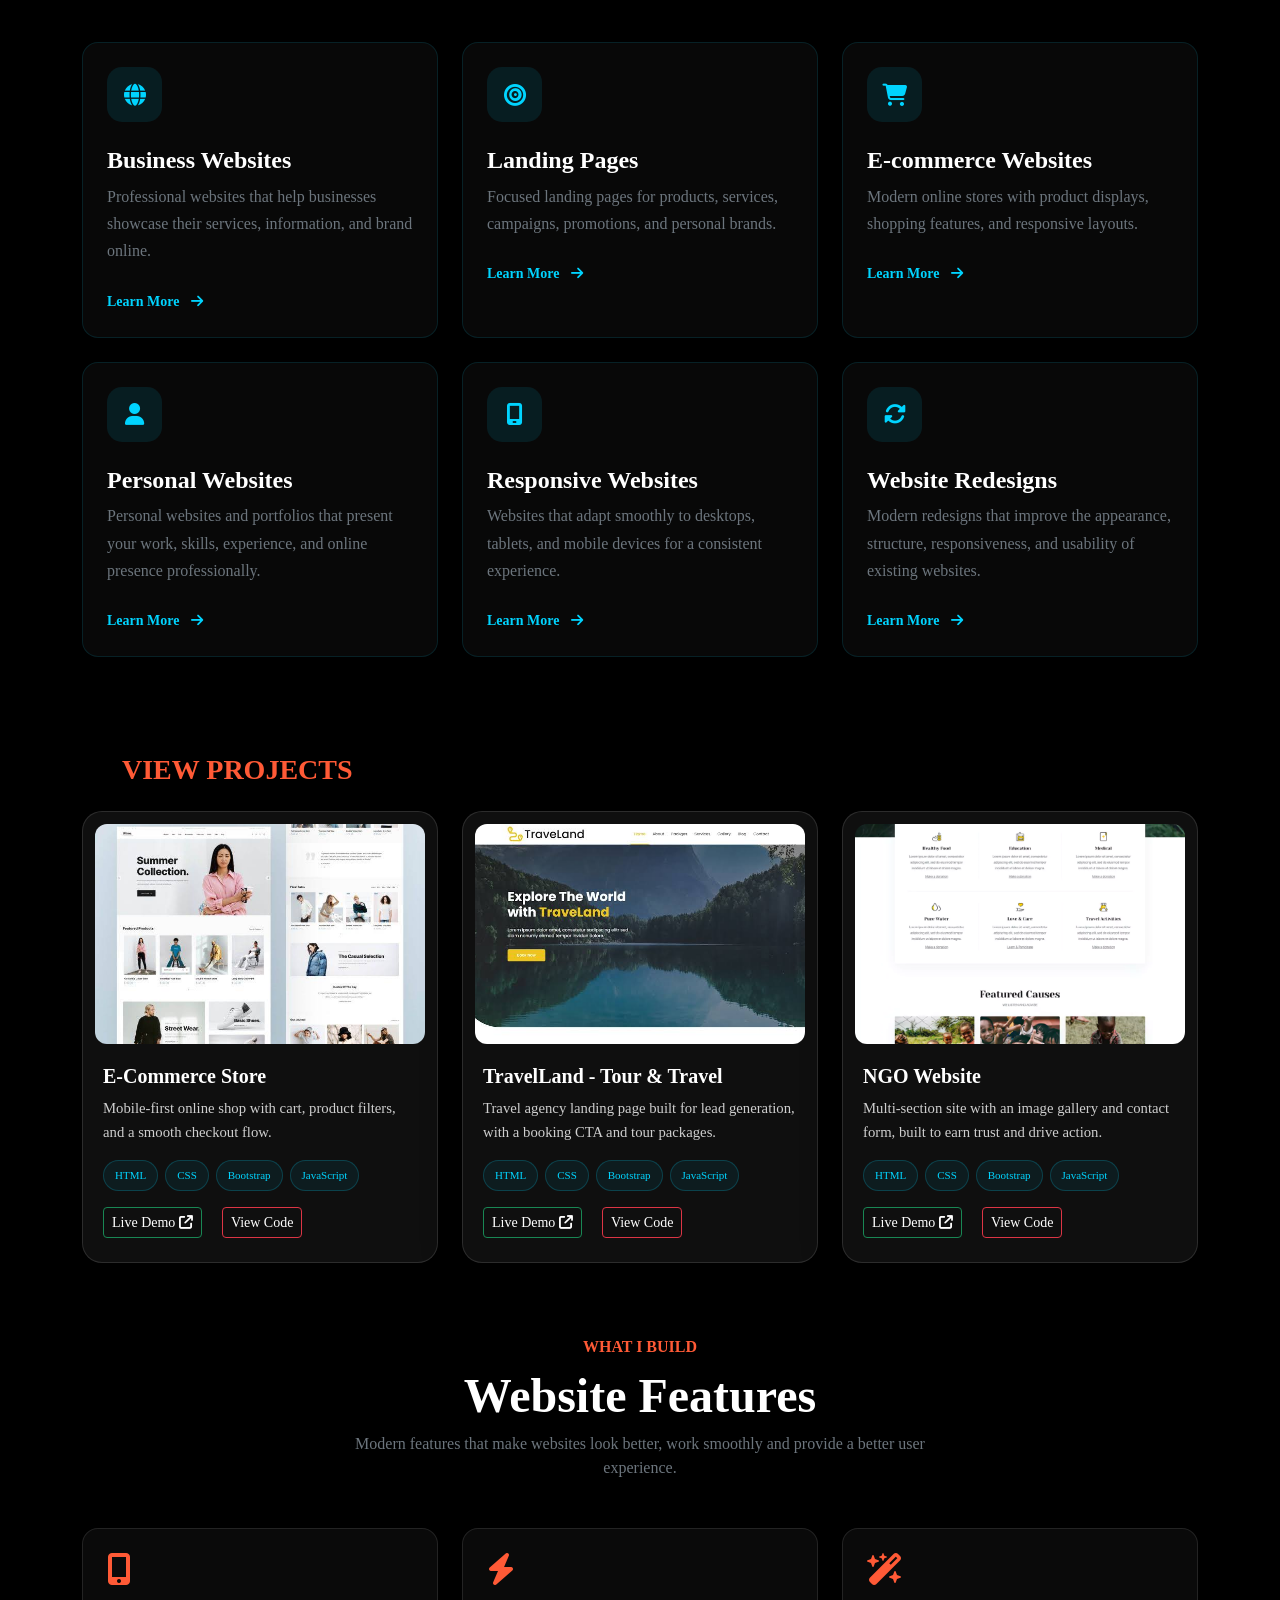
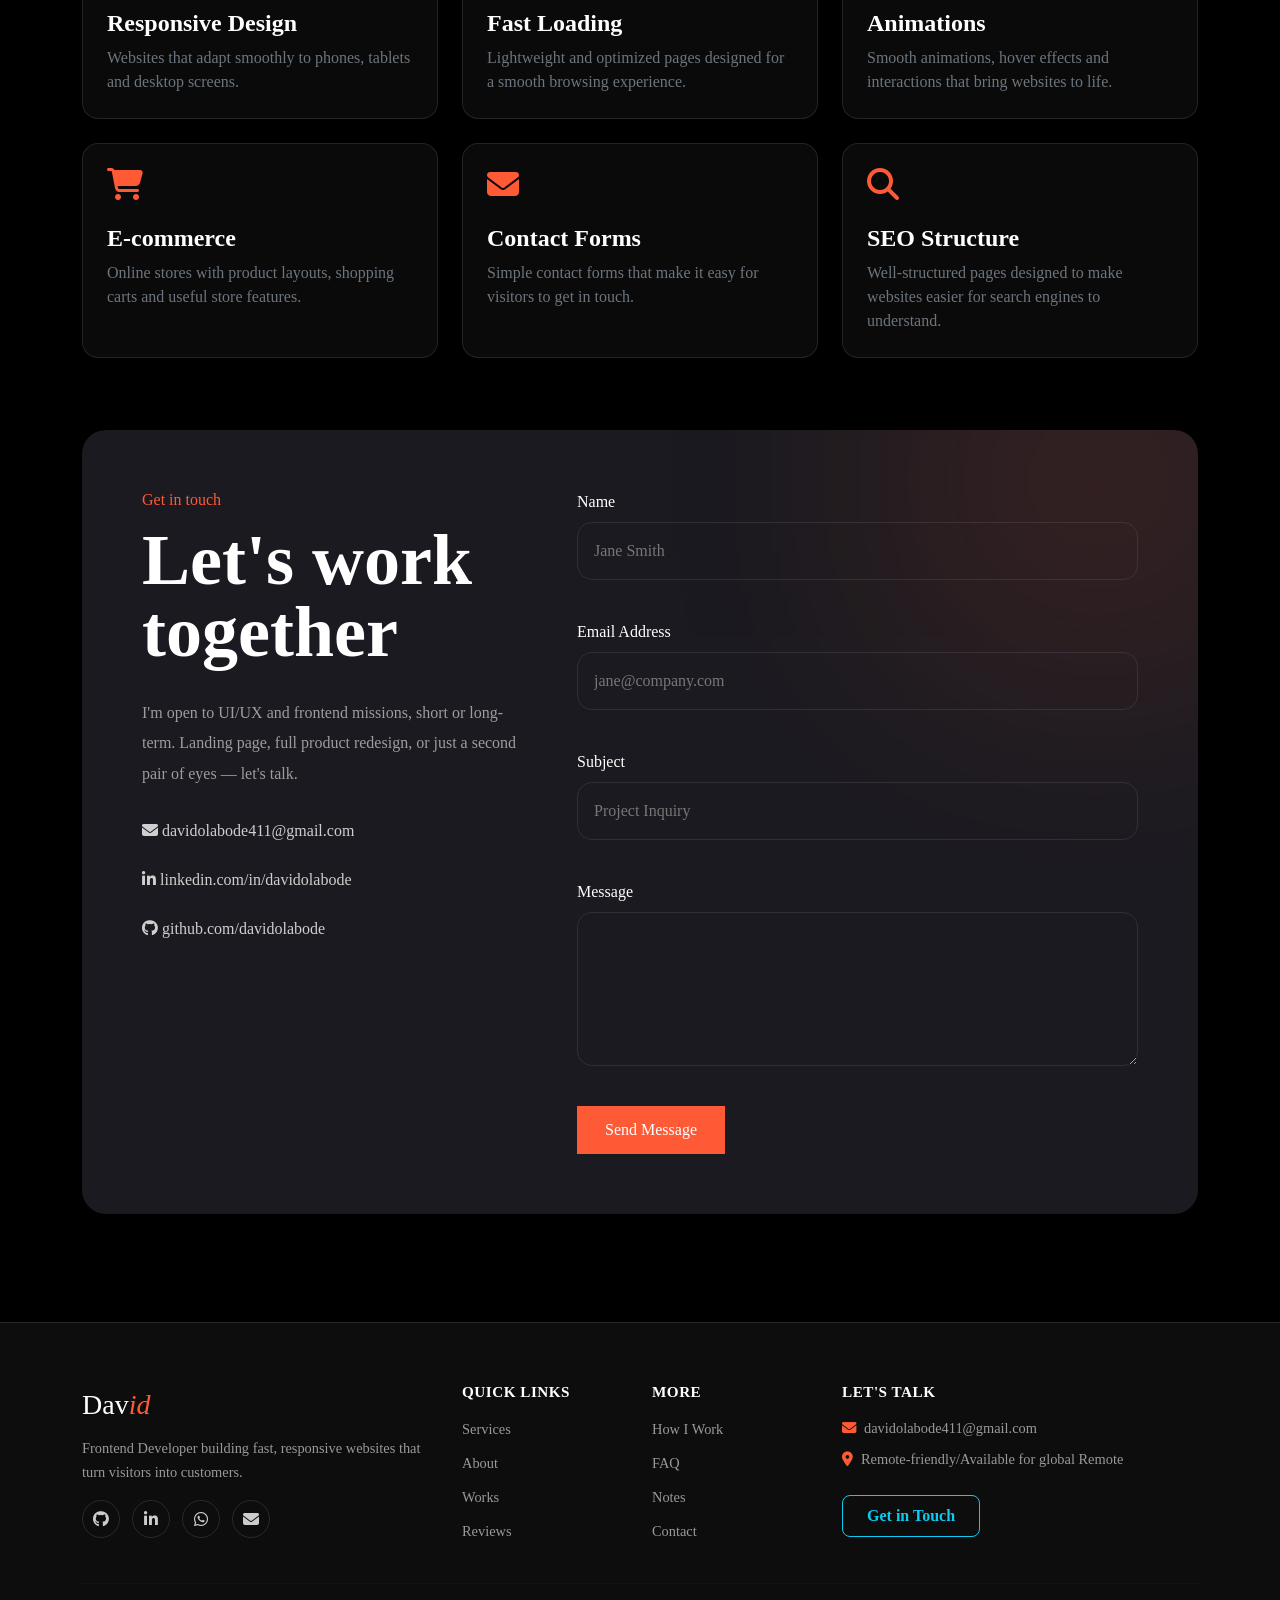
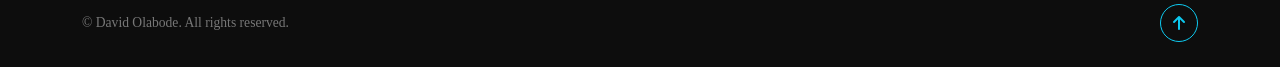
==== commit 7c064975: "Update print statement from 'Hello' to 'Goodbye'" ====
--- a/index.html
+++ b/index.html
@@ -5,11 +5,12 @@
   <meta charset="UTF-8">
   <meta name="viewport" content="width=device-width, initial-scale=1.0">
   <title>Dav Portfolio</title>
-  <link rel="stylesheet" href="/css/bootstrap.min.css">
+  <link href="https://cdn.jsdelivr.net/npm/bootstrap@5.3.3/dist/css/bootstrap.min.css" rel="stylesheet">
 
   <link rel="stylesheet" href="https://cdnjs.cloudflare.com/ajax/libs/font-awesome/6.7.2/css/all.min.css">
-
   <link rel="stylesheet" href="https://cdn.jsdelivr.net/npm/bootstrap-icons@1.11.3/font/bootstrap-icons.min.css">
+
+  
 
   <link rel="stylesheet" href="/miport.css">
   
@@ -747,7 +748,7 @@
 </body>
 
 
-<script src="/js/bootstrap.bundle.js"></script>
+<script src="https://cdn.jsdelivr.net/npm/bootstrap@5.3.3/dist/js/bootstrap.bundle.min.js"></script>
 <script src="error.js"></script>
 
 
